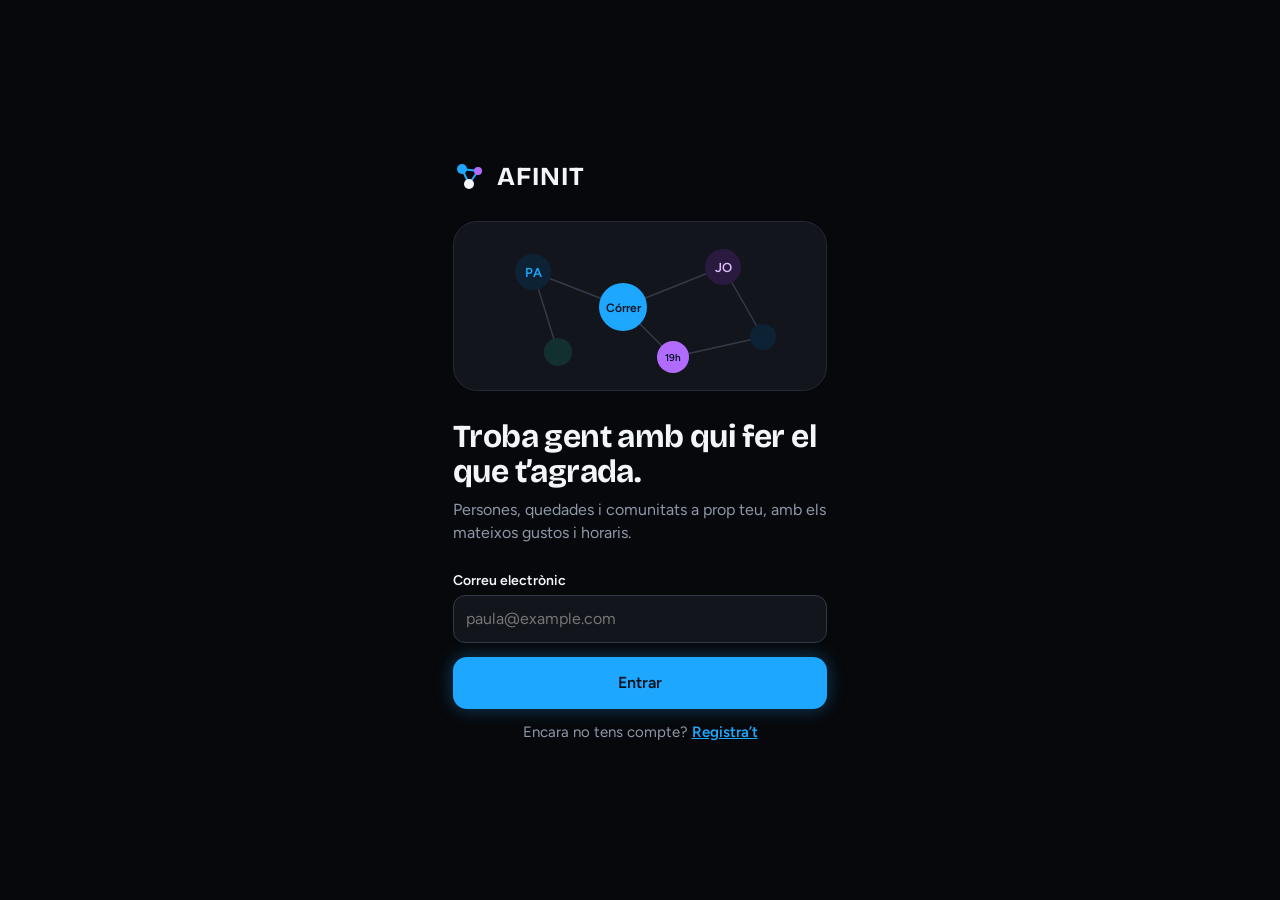
==== frontend/afins.html @ 8ae2cf95 "Integra Afins i ajusta les recomanacions de quedades" ====
<!doctype html>
<html lang="ca">
<head>
<meta charset="utf-8">
<meta name="viewport" content="width=device-width, initial-scale=1">
<title>Persones afins · AFINIT</title>
<link rel="preconnect" href="https://fonts.googleapis.com">
<link href="https://fonts.googleapis.com/css2?family=Bricolage+Grotesque:opsz,wght@12..96,600;12..96,700&family=Figtree:wght@400;500;600&display=swap" rel="stylesheet">
<link rel="stylesheet" href="css/afinit.css">
<script src="js/theme.js"></script>
</head>
<body>
<div class="app">
  <main class="screen">
    <h1 class="title title-lg">Persones afins</h1>
    <p class="muted" style="margin: 0">Activitats i hores lliures en comú, a prop teu.</p>
    <div id="activity-filters" class="people" role="group" aria-label="Filtra per activitat" hidden></div>
    <div id="recommendations" class="list" aria-live="polite"></div>
    <button id="retry" class="btn btn-secondary" type="button" hidden>Torna-ho a provar</button>
  </main>
</div>
<script src="js/afinit.js"></script>
<script src="js/afins.js"></script>
</body>
</html>
---- frontend/css/afinit.css ----
/* =====================================================================
   AFINIT - estils comuns de totes les pantalles
   ---------------------------------------------------------------------
   PALETA: per canviar la tonalitat de l'app, només cal tocar les
   variables d'aquest bloc :root. Cap altre fitxer té colors escrits.
   ===================================================================== */
:root {
  /* Tema: negre i blau neó */
  color-scheme: dark;           /* calendaris i desplegables natius en fosc */

  /* Color principal (botons, enllaços, icones, pestanya activa) */
  --primary: #1EA7FF;           /* blau neó */
  --primary-hover: #5CC0FF;
  --on-primary: #04121F;        /* text sobre el blau neó (fosc: es llegeix millor que el blanc) */
  --primary-soft: #0D2335;      /* fons suau: etiquetes, avisos */
  --primary-soft-text: #A8DBFF; /* text sobre --primary-soft */
  --glow: 0 0 18px rgba(30, 167, 255, 0.35); /* resplendor neó dels botons */

  /* Color d'accent (segon color del logo, avatars) */
  --accent: #B26BFF;            /* lila neó */
  --accent-soft: #2A1A3F;
  --accent-soft-text: #DDBEFF;

  /* Neutres */
  --ink: #F2F5FA;               /* text principal */
  --text: #D3D9E3;              /* paràgrafs */
  --muted: #8E97A8;             /* text secundari */
  --page: #000000;              /* fons de fora de l'app (ordinador) */
  --bg: #07080B;                /* fons de pantalla */
  --surface: #12151C;           /* targetes, camps */
  --track: #1A1E27;             /* fons de les pestanyes */
  --border: #232833;
  --border-input: #333A47;
  --divider: #1C2029;

  /* Blocs destacats: capçalera del detall, notificacions */
  --block: #10131A;
  --block-2: #222834;           /* botó sobre un bloc */
  --on-block: #F2F5FA;
  --on-block-muted: #A3ABBA;

  /* Etiqueta de data de les targetes i pestanya activa */
  --badge-bg: var(--primary);
  --badge-text: var(--on-primary);
  --tab-active-bg: var(--primary-soft);
  --tab-active-text: var(--primary-soft-text);

  --other-soft: #12302E;        /* tercer color d'avatars */
  --other-soft-text: #7FE3D2;
  --danger: #FF8A80;
  --danger-soft: #3A1717;
  --unavailable-bg: #3A2412;    /* blocs "No disponible" del calendari */
  --unavailable-text: #FFC48A;
}

/* ---------- Mode clar (el botó de la lluna del perfil hi posa data-theme="light") ---------- */
:root[data-theme="light"] {
  color-scheme: light;
  --primary: #0062E6;           /* blau elèctric: més fosc que el neó perquè es llegeixi sobre blanc */
  --primary-hover: #004FB8;
  --on-primary: #FFFFFF;
  --primary-soft: #E3EEFF;
  --primary-soft-text: #0B3C80;
  --glow: 0 0 14px rgba(0, 98, 230, 0.25);
  --accent: #7B3FE4;
  --accent-soft: #EFE6FF;
  --accent-soft-text: #4B1FA0;
  --ink: #0B0D12;
  --text: #2A2F3A;
  --muted: #5A6272;
  --page: #E4E7EE;
  --bg: #F5F6F9;
  --surface: #FFFFFF;
  --track: #E8EBF1;
  --border: #DCE0E8;
  --border-input: #C5CBD6;
  --divider: #EEF0F4;
  --block: #0B0D12;             /* la capçalera del detall continua sent negra */
  --block-2: #22262F;
  --on-block: #FFFFFF;
  --on-block-muted: #B8BFCC;
  --badge-bg: #0B0D12;
  --badge-text: #FFFFFF;
  --tab-active-bg: #FFFFFF;
  --tab-active-text: #0B0D12;
  --other-soft: #DDF5F0;
  --other-soft-text: #0E5E52;
  --danger: #B42318;
  --danger-soft: #FDECEA;
  --unavailable-bg: #FDEBD8;
  --unavailable-text: #8A3B0C;
}

/* ---------- Tipografia i arrodoniments (iguals en els dos modes) ---------- */
:root {
  --font-body: 'Figtree', system-ui, sans-serif;
  --font-title: 'Bricolage Grotesque', 'Figtree', sans-serif;
  --radius-sm: 12px;
  --radius: 14px;
  --radius-lg: 18px;
}

* { box-sizing: border-box; }

html { background: var(--page); }

body {
  margin: 0;
  font-family: var(--font-body);
  color: var(--ink);
  background: var(--bg);
  -webkit-font-smoothing: antialiased;
}

a { color: var(--primary); }
a:hover { color: var(--primary-hover); }

/* L'app és mòbil: a l'ordinador es mostra com una columna de mòbil centrada */
.app {
  max-width: 430px;
  min-height: 100vh;
  margin: 0 auto;
  background: var(--bg);
  display: flex;
  flex-direction: column;
}

.screen {
  flex: 1;
  display: flex;
  flex-direction: column;
  gap: 16px;
  padding: 20px 20px 24px;
}

.title {
  margin: 0;
  font-family: var(--font-title);
  font-weight: 700;
  letter-spacing: -0.5px;
}
.title-xl { font-size: 32px; line-height: 1.1; letter-spacing: -0.6px; }
.title-lg { font-size: 28px; }
.title-md { font-size: 24px; letter-spacing: -0.4px; }

.section-title { margin: 6px 0 0; font-size: 16px; font-weight: 600; }
.muted { color: var(--muted); }
.hidden { display: none !important; }

/* ---------- Logo ---------- */
.brand { display: flex; align-items: center; gap: 10px; }
.brand-name { font-family: var(--font-title); font-size: 26px; font-weight: 700; letter-spacing: 1px; }

/* ---------- Capçalera amb botó de tornar ---------- */
.topbar { display: flex; align-items: center; justify-content: space-between; gap: 12px; min-height: 44px; }
.topbar-left { display: flex; align-items: center; gap: 12px; }

.icon-btn {
  display: inline-flex; align-items: center; justify-content: center;
  width: 44px; height: 44px; flex-shrink: 0;
  border-radius: var(--radius-sm);
  background: var(--surface); border: 1px solid var(--border); color: var(--ink);
}
.icon-btn:hover { color: var(--ink); background: var(--divider); }
.icon-btn.on-dark { background: var(--block-2); border: none; color: var(--on-block); }

/* ---------- Botons ---------- */
.btn {
  display: inline-flex; align-items: center; justify-content: center; gap: 6px;
  height: 52px; padding: 0 18px;
  border-radius: var(--radius); border: none;
  font-family: inherit; font-size: 16px; font-weight: 600;
  text-decoration: none; cursor: pointer;
}
.btn-primary { background: var(--primary); color: var(--on-primary); box-shadow: var(--glow); }
.btn-primary:hover { background: var(--primary-hover); color: var(--on-primary); }
.btn-secondary { background: var(--surface); color: var(--ink); border: 1px solid var(--border-input); }
.btn-secondary:hover { background: var(--divider); color: var(--ink); }
.btn-small { height: 42px; padding: 0 14px; border-radius: var(--radius-sm); font-size: 14px; }
.btn-block { width: 100%; }
.btn:disabled { opacity: 0.6; cursor: default; }

/* ---------- Formularis ---------- */
.field { display: flex; flex-direction: column; gap: 6px; min-width: 0; }
.field label { font-size: 13px; font-weight: 600; }
.input {
  height: 44px; width: 100%; min-width: 0;
  border-radius: var(--radius-sm); border: 1px solid var(--border-input);
  background: var(--surface); padding: 0 12px;
  font-size: 15px; font-family: inherit; color: var(--ink);
}
textarea.input { height: auto; padding: 10px 12px; line-height: 1.4; resize: none; }
select.input { padding: 0 8px; }
.input:focus { outline: 2px solid var(--primary); outline-offset: 1px; }
.row-2 { display: grid; grid-template-columns: repeat(2, minmax(0, 1fr)); gap: 12px; }
.row-2-1 { display: grid; grid-template-columns: 2fr 1fr; gap: 12px; }

/* ---------- Avisos ---------- */
.hint {
  display: flex; gap: 10px; align-items: flex-start;
  padding: 12px 14px; border-radius: var(--radius);
  background: var(--primary-soft); color: var(--primary-soft-text);
  font-size: 13px; line-height: 1.4;
}
.hint svg { flex-shrink: 0; margin-top: 1px; color: var(--primary); }
.error {
  padding: 12px 14px; border-radius: var(--radius);
  background: var(--danger-soft); color: var(--danger);
  font-size: 14px; line-height: 1.4;
}
.empty {
  padding: 20px 16px; border-radius: var(--radius-lg);
  border: 1px dashed var(--border-input);
  text-align: center; color: var(--muted); font-size: 14px; line-height: 1.45;
}

/* ---------- Pestanyes ---------- */
.tabs {
  display: grid; grid-template-columns: repeat(2, minmax(0, 1fr));
  padding: 4px; border-radius: var(--radius); background: var(--track);
}
.tab {
  height: 38px; border: none; border-radius: 10px;
  background: transparent; color: var(--muted);
  font-family: inherit; font-size: 14px; font-weight: 500; cursor: pointer;
}
.tab[aria-selected="true"] { background: var(--tab-active-bg); color: var(--tab-active-text); font-weight: 600; }

/* ---------- Etiqueta d'activitat ---------- */
.chip {
  display: inline-block; padding: 4px 9px; border-radius: 10px;
  background: var(--primary-soft); color: var(--primary);
  font-size: 12px; font-weight: 600;
}

/* ---------- Targeta de quedada ---------- */
.list { display: flex; flex-direction: column; gap: 10px; }
.event-card {
  display: flex; gap: 12px; padding: 14px;
  border-radius: var(--radius-lg); background: var(--surface); border: 1px solid var(--border);
  color: var(--ink); text-decoration: none;
}
.event-card:hover { color: var(--ink); border-color: var(--border-input); }
.date-badge {
  width: 56px; height: 66px; flex-shrink: 0;
  border-radius: var(--radius-sm); background: var(--badge-bg); color: var(--badge-text);
  display: flex; flex-direction: column; align-items: center; justify-content: center;
}
.date-badge .dow { font-size: 11px; font-weight: 600; text-transform: uppercase; }
.date-badge .num { font-size: 22px; font-weight: 700; line-height: 1.1; }
.date-badge .mon { font-size: 11px; }
.event-body { flex: 1; display: flex; flex-direction: column; gap: 5px; min-width: 0; }
.event-title { font-size: 16px; font-weight: 600; }
.event-meta { font-size: 13px; color: var(--muted); }
.event-tags { display: flex; align-items: center; gap: 8px; flex-wrap: wrap; font-size: 12px; color: var(--muted); }

.attending-card {
  display: flex; align-items: center; gap: 12px; padding: 14px;
  border-radius: var(--radius-lg); background: var(--primary-soft);
  color: var(--ink); text-decoration: none;
}
.attending-card:hover { color: var(--ink); }
.attending-card .check {
  width: 44px; height: 44px; flex-shrink: 0; border-radius: var(--radius-sm);
  background: var(--primary); color: var(--on-primary);
  display: flex; align-items: center; justify-content: center;
}
.attending-card .info { display: flex; flex-direction: column; gap: 2px; }
.attending-card .info span:first-child { font-size: 15px; font-weight: 600; }
.attending-card .info span:last-child { font-size: 13px; color: var(--primary-soft-text); }

/* ---------- Detall de quedada ---------- */
.hero {
  background: var(--block); color: var(--on-block); border-bottom: 1px solid var(--border);
  padding: 20px 24px 26px; display: flex; flex-direction: column; gap: 18px;
}
.hero .chip { align-self: flex-start; padding: 5px 10px; }
.hero-sub { font-size: 14px; color: var(--on-block-muted); }
.info-box {
  display: flex; flex-direction: column;
  border-radius: 16px; background: var(--surface); border: 1px solid var(--border);
}
.info-row { display: flex; align-items: center; gap: 12px; padding: 12px 14px; border-bottom: 1px solid var(--divider); }
.info-row:last-child { border-bottom: none; }
.info-row svg { flex-shrink: 0; color: var(--primary); }
.info-row div { display: flex; flex-direction: column; }
.info-row .main { font-size: 15px; font-weight: 600; }
.info-row .sub { font-size: 13px; color: var(--muted); }
.description { margin: 0; font-size: 15px; line-height: 1.5; color: var(--text); white-space: pre-line; }

.people { display: flex; gap: 10px; flex-wrap: wrap; }
.person-pill {
  display: flex; align-items: center; gap: 8px; padding: 6px 12px 6px 6px;
  border-radius: 22px; background: var(--surface); border: 1px solid var(--border);
  font-size: 14px; font-weight: 600;
}
.avatar {
  width: 32px; height: 32px; border-radius: 50%;
  display: flex; align-items: center; justify-content: center;
  font-size: 12px; font-weight: 600; flex-shrink: 0;
}
.avatar.c0 { background: var(--primary-soft); color: var(--primary); }
.avatar.c1 { background: var(--accent-soft); color: var(--accent-soft-text); }
.avatar.c2 { background: var(--other-soft); color: var(--other-soft-text); }
.avatar.c3 { background: var(--divider); color: var(--ink); }
.avatar.more { background: var(--primary); color: var(--on-primary); }
.avatar-stack { display: flex; align-items: center; gap: 12px; }
.avatar-stack .stack { display: flex; }
.avatar-stack .avatar { width: 34px; height: 34px; font-size: 11px; border: 2px solid var(--bg); }
.avatar-stack .avatar + .avatar { margin-left: -10px; }

/* ---------- Navegació inferior ---------- */
.bottom-nav {
  position: sticky; bottom: 0;
  display: flex; height: 76px; padding: 6px 8px 12px;
  background: var(--surface); border-top: 1px solid var(--border);
}
.bottom-nav a {
  flex: 1; display: flex; flex-direction: column; align-items: center; justify-content: center; gap: 3px;
  color: var(--muted); font-size: 12px; font-weight: 500; text-decoration: none;
}
.bottom-nav a[aria-current="page"] { color: var(--primary); font-weight: 600; }

/* ---------- Toast ---------- */
.toast {
  position: fixed; left: 50%; bottom: 96px; transform: translateX(-50%);
  max-width: 360px; padding: 12px 16px; border-radius: var(--radius);
  background: var(--block-2); color: var(--on-block); font-size: 14px;
  border: 1px solid var(--border-input); box-shadow: 0 6px 20px rgba(0, 0, 0, 0.5);
}

/* ---------- Calendari ---------- */
.month-bar { display: flex; align-items: center; justify-content: space-between; }
.month-bar .month { font-size: 17px; font-weight: 600; }
.month-bar .icon-btn { cursor: pointer; }
.calendar {
  padding: 12px; border-radius: var(--radius-lg);
  background: var(--surface); border: 1px solid var(--border);
  display: flex; flex-direction: column; gap: 6px;
}
.cal-grid { display: grid; grid-template-columns: repeat(7, minmax(0, 1fr)); gap: 4px; }
.cal-head { text-align: center; font-size: 12px; font-weight: 600; color: var(--muted); }
.cal-day {
  height: 42px; padding: 0;
  border-radius: var(--radius-sm); border: 2px solid transparent;
  background: transparent; color: var(--ink);
  font-family: inherit; font-size: 14px; font-weight: 400; cursor: pointer;
  position: relative; display: flex; align-items: center; justify-content: center;
}
.cal-day:hover { background: var(--track); }
.cal-day.has-events { font-weight: 600; }
.cal-day.today { border-color: var(--primary); }
.cal-day[aria-pressed="true"] { background: var(--primary); color: var(--on-primary); font-weight: 600; box-shadow: var(--glow); }
.cal-dot { position: absolute; bottom: 5px; left: 50%; transform: translateX(-50%); width: 5px; height: 5px; border-radius: 50%; background: transparent; }
.cal-day.has-events .cal-dot { background: var(--primary); }
.cal-day.has-events.past .cal-dot { background: var(--muted); }
/* El dia seleccionat ja es destaca i les seves quedades surten a sota: sense punt */
.cal-day[aria-pressed="true"] .cal-dot { display: none; }
.legend { display: flex; gap: 16px; font-size: 12px; color: var(--muted); }
.legend span { display: flex; align-items: center; gap: 6px; }
.legend i { width: 8px; height: 8px; border-radius: 50%; display: inline-block; }

.agenda-item {
  display: flex; align-items: center; gap: 12px; padding: 12px 14px;
  border-radius: 16px; background: var(--primary-soft); color: var(--ink); text-decoration: none;
}
.agenda-item:hover { color: var(--ink); }
.agenda-item .bar { width: 4px; align-self: stretch; border-radius: 2px; background: var(--primary); }
.agenda-item.past { background: var(--track); }
.agenda-item.past .bar { background: var(--muted); }
.agenda-item .info { display: flex; flex-direction: column; gap: 2px; }
.agenda-item .info span:first-child { font-size: 15px; font-weight: 600; }
.agenda-item .info span:last-child { font-size: 13px; color: var(--primary-soft-text); }
.agenda-item.past .info span:last-child { color: var(--muted); }
.blocks { display: flex; flex-wrap: wrap; gap: 6px; align-items: center; }
.block-chip {
  display: flex; align-items: center; gap: 5px; padding: 6px 10px; border-radius: 10px;
  background: var(--unavailable-bg); color: var(--unavailable-text); font-size: 12px; font-weight: 600;
}

/* ---------- Perfil ---------- */
.profile-card {
  display: flex; align-items: center; gap: 14px; padding: 16px;
  border-radius: var(--radius-lg); background: var(--surface); border: 1px solid var(--border);
}
.profile-avatar { width: 64px; height: 64px; font-size: 22px; }
.profile-name { font-family: var(--font-title); font-size: 22px; font-weight: 700; }
.stats { display: grid; grid-template-columns: repeat(3, minmax(0, 1fr)); gap: 10px; }
.stat {
  display: flex; flex-direction: column; align-items: center; gap: 2px; padding: 12px 6px;
  border-radius: var(--radius); background: var(--surface); border: 1px solid var(--border);
  font-size: 12px; color: var(--muted);
}
.stat .num { font-size: 22px; font-weight: 700; color: var(--ink); }
.icon-btn { cursor: pointer; }
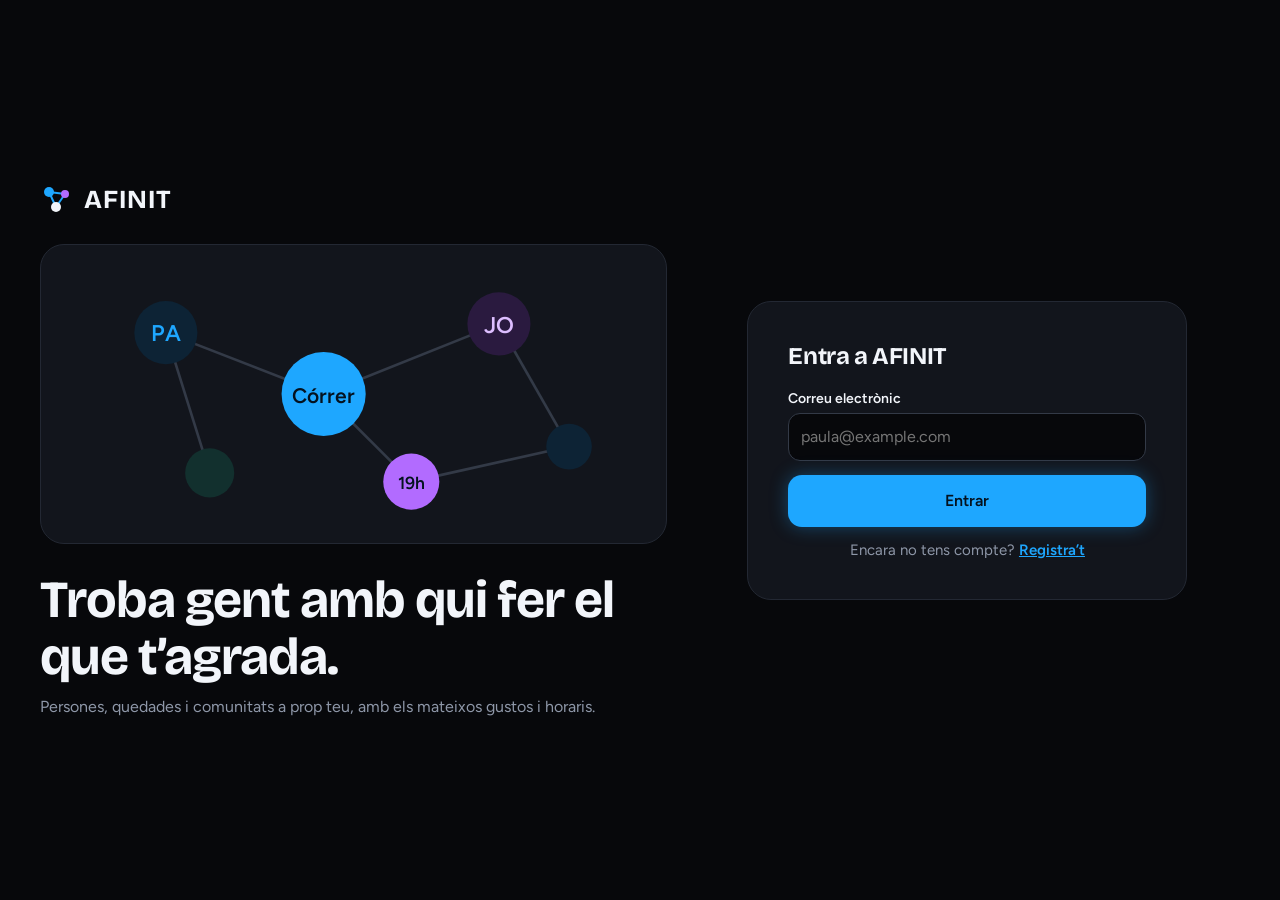
==== commit 970c4228: "Adaptar el frontend a l'ordinador - Capçalera superior a l'ordinador (logo, navegació, Crear quedada" ====
--- a/frontend/afins.html
+++ b/frontend/afins.html
@@ -12,8 +12,10 @@
 <body>
 <div class="app">
   <main class="screen">
-    <h1 class="title title-lg">Persones afins</h1>
-    <p class="muted" style="margin: 0">Activitats i hores lliures en comú, a prop teu.</p>
+    <div class="page-heading">
+      <h1 class="title title-lg">Persones afins</h1>
+      <p class="page-sub muted">Activitats i hores lliures en comú, a prop teu.</p>
+    </div>
     <div id="activity-filters" class="people" role="group" aria-label="Filtra per activitat" hidden></div>
     <div id="recommendations" class="list" aria-live="polite"></div>
     <button id="retry" class="btn btn-secondary" type="button" hidden>Torna-ho a provar</button>
--- a/frontend/css/afinit.css
+++ b/frontend/css/afinit.css
@@ -393,3 +393,205 @@
 }
 .stat .num { font-size: 22px; font-weight: 700; color: var(--ink); }
 .icon-btn { cursor: pointer; }
+
+/* ---------- Persones afins: franges en comú ---------- */
+.slot-list {
+  display: flex; flex-direction: column; gap: 2px;
+  margin-top: 4px; padding-top: 8px; border-top: 1px solid var(--divider);
+  font-size: 13px; color: var(--text);
+}
+.slot-label {
+  display: flex; align-items: center; gap: 6px; margin-bottom: 2px;
+  font-size: 12px; font-weight: 600; color: var(--muted);
+}
+.slot-label svg { color: var(--primary); }
+
+/* =====================================================================
+   DISTRIBUCIÓ: mòbil vs ordinador
+   ---------------------------------------------------------------------
+   Al mòbil, els contenidors de distribució (.layout, .detail-main...)
+   no fan res (display: contents): les pantalles es veuen com sempre.
+   A l'ordinador (>= 1000px) l'app passa a ser una web: capçalera
+   superior, contingut ample i pantalles en columnes.
+   ===================================================================== */
+.site-header, .desktop-only, .login-form-title { display: none; }
+.layout, .layout-main, .layout-aside,
+.login-intro, .detail-main, .detail-aside { display: contents; }
+.page-heading { display: flex; flex-direction: column; gap: 6px; }
+.page-sub { margin: 0; }
+.screen.detail #error { order: -2; }
+.screen.detail #info { order: -1; }
+
+@media (min-width: 1000px) {
+  html { background: var(--bg); }
+  .mobile-only, .bottom-nav { display: none !important; }
+  .desktop-only { display: block; }
+
+  /* ---------- Capçalera superior ---------- */
+  .site-header {
+    display: block;
+    position: sticky; top: 0; z-index: 20;
+    background: var(--surface);
+    border-bottom: 1px solid var(--border);
+  }
+  .site-header-inner {
+    height: 68px; padding: 0 40px;
+    display: flex; align-items: center; gap: 36px;
+  }
+  .site-brand {
+    display: flex; align-items: center; gap: 10px;
+    font-family: var(--font-title); font-size: 22px; font-weight: 700; letter-spacing: 1px;
+    color: var(--ink); text-decoration: none;
+  }
+  .site-brand:hover { color: var(--ink); }
+  .site-nav { flex: 1; display: flex; gap: 4px; }
+  .site-nav a {
+    display: flex; align-items: center; gap: 8px;
+    padding: 9px 14px; border-radius: var(--radius-sm);
+    color: var(--muted); font-size: 15px; font-weight: 500; text-decoration: none;
+    transition: background .15s, color .15s;
+  }
+  .site-nav a svg { width: 18px; height: 18px; }
+  .site-nav a:hover { color: var(--ink); background: var(--divider); }
+  .site-nav a[aria-current="page"] { color: var(--primary); background: var(--primary-soft); font-weight: 600; }
+  .site-actions { display: flex; align-items: center; gap: 14px; }
+  .site-user {
+    display: flex; align-items: center; gap: 10px;
+    padding: 4px 14px 4px 4px; border-radius: 24px; border: 1px solid var(--border);
+    color: var(--ink); font-size: 14px; font-weight: 600; text-decoration: none;
+  }
+  .site-user:hover { color: var(--ink); background: var(--divider); }
+  .site-user .avatar { width: 34px; height: 34px; }
+
+  /* ---------- Contenidor de pàgina ---------- */
+  .app {
+    max-width: none; min-height: calc(100vh - 69px);
+    padding: 0 40px; background: transparent;
+  }
+  .screen { padding: 36px 0 56px; gap: 24px; }
+  .title-lg { font-size: 36px; }
+  .page-sub { font-size: 16px; }
+  .topbar { align-items: flex-end; }
+
+  /* Dues columnes: contingut + panell lateral */
+  .layout {
+    display: grid; grid-template-columns: minmax(0, 1fr) 340px;
+    gap: 28px; align-items: start;
+  }
+  .layout-main, .layout-aside { display: flex; flex-direction: column; gap: 16px; min-width: 0; }
+  .layout-aside { position: sticky; top: 92px; }
+  .panel, .panel-plain {
+    padding: 20px; border-radius: var(--radius-lg);
+    background: var(--surface); border: 1px solid var(--border);
+  }
+  .panel .section-title { margin: 0; }
+  .panel .attending-card { background: var(--primary-soft); }
+
+  /* ---------- Llistes en graella ---------- */
+  .list {
+    display: grid; grid-template-columns: repeat(auto-fill, minmax(400px, 1fr)); gap: 16px;
+  }
+  .list.list-plain { display: flex; flex-direction: column; gap: 10px; }
+  .list > .empty, .list > .error, .list > .attending-card { grid-column: 1 / -1; }
+  #recommendations { grid-template-columns: repeat(auto-fill, minmax(470px, 1fr)); gap: 18px; }
+  .tabs { max-width: 380px; }
+
+  .event-card, .attending-card, .agenda-item {
+    transition: transform .15s ease, border-color .15s ease, box-shadow .15s ease;
+  }
+  a.event-card:hover, .attending-card:hover, .agenda-item:hover {
+    transform: translateY(-2px);
+    border-color: var(--primary);
+    box-shadow: 0 8px 24px rgba(0, 0, 0, 0.25);
+  }
+  /* Targetes més grans a l'ordinador */
+  .event-card { padding: 18px; gap: 16px; }
+  .event-title { font-size: 18px; }
+  .event-meta { font-size: 14px; }
+  .event-tags { font-size: 13px; }
+  .event-card .chip { font-size: 13px; padding: 5px 10px; }
+  .date-badge { width: 66px; height: 76px; }
+  .date-badge .num { font-size: 26px; }
+  .person-card { padding: 22px; gap: 16px; }
+  .person-card > .avatar { width: 48px; height: 48px; font-size: 15px; }
+  .person-card .event-title { font-size: 19px; }
+  .slot-list { font-size: 14px; gap: 3px; }
+  .slot-label { font-size: 13px; }
+
+  /* ---------- Inici de sessió: pantalla partida ---------- */
+  .screen.login {
+    display: grid; grid-template-columns: 1.15fr 1fr; align-items: center;
+    gap: 72px; min-height: 100vh; padding: 48px 0 !important;
+  }
+  .login-intro { display: flex; flex-direction: column; gap: 28px; }
+  .login-intro .title-xl { font-size: 52px; letter-spacing: -1px; }
+  .login-art { height: 300px !important; }
+  .login-art svg { height: 100%; }
+  .login-form {
+    width: 100%; max-width: 440px; justify-self: center;
+    padding: 40px; border-radius: 24px;
+    background: var(--surface); border: 1px solid var(--border);
+  }
+  .login-form .input { background: var(--bg); }
+  .login-form-title { display: block; margin-bottom: 6px; }
+
+  /* ---------- Detall de quedada ---------- */
+  .hero {
+    flex-direction: row; align-items: flex-start; gap: 28px;
+    margin-top: 32px; padding: 40px 48px;
+    border-radius: 24px; border: 1px solid var(--border);
+  }
+  .hero-title { font-size: 46px !important; letter-spacing: -1px; }
+  .hero-sub { font-size: 16px; }
+  .screen.detail {
+    display: grid; grid-template-columns: minmax(0, 1fr) 380px;
+    gap: 32px; align-items: start; padding: 32px 0 56px !important;
+  }
+  .screen.detail #error { grid-column: 1 / -1; }
+  .detail-main {
+    display: flex; flex-direction: column; gap: 18px; min-width: 0;
+    padding: 28px; border-radius: var(--radius-lg);
+    background: var(--surface); border: 1px solid var(--border);
+  }
+  .detail-main .person-pill { background: var(--bg); }
+  .detail-main .description { font-size: 16px; line-height: 1.6; }
+  .detail-aside {
+    display: flex; flex-direction: column; gap: 14px;
+    position: sticky; top: 92px;
+  }
+
+  /* ---------- Crear quedada ---------- */
+  .form-card {
+    width: 100%; max-width: 760px; margin: 36px auto 56px;
+    padding: 36px 40px !important; gap: 20px;
+    border-radius: 24px; background: var(--surface); border: 1px solid var(--border);
+  }
+  .form-card .input { background: var(--bg); }
+  .form-card button[type="submit"] { align-self: flex-end; width: auto; padding: 0 32px; }
+
+  /* ---------- Calendari ---------- */
+  .cal-layout { grid-template-columns: minmax(0, 1fr) 480px; }
+  .cal-layout .layout-aside { padding: 24px; gap: 14px !important; }
+  .cal-layout #day-title { font-size: 20px; }
+  .cal-layout .agenda-item { padding: 16px 18px; }
+  .cal-layout .agenda-item .info span:first-child { font-size: 16px; }
+  .cal-layout .agenda-item .info span:last-child { font-size: 14px; }
+  .cal-layout #agenda { display: flex; flex-direction: column; gap: 10px; }
+  .cal-panel { padding: 24px; gap: 16px; }
+  .cal-panel .calendar { padding: 0; border: none; background: transparent; gap: 10px; }
+  .cal-panel .cal-grid { gap: 8px; }
+  .cal-day { height: 64px; font-size: 16px; }
+  .cal-head { font-size: 13px; }
+  .cal-dot { bottom: 9px; width: 6px; height: 6px; }
+  .month-bar .month { font-size: 20px; }
+
+  /* ---------- Perfil ---------- */
+  .profile-layout { grid-template-columns: minmax(0, 1fr) 380px; }
+  .profile-card { padding: 28px; gap: 20px; }
+  .profile-avatar { width: 88px; height: 88px; font-size: 30px; }
+  .profile-name { font-size: 30px; }
+  .stat { padding: 20px 8px; font-size: 13px; }
+  .stat .num { font-size: 30px; }
+
+  .toast { bottom: 32px; }
+}
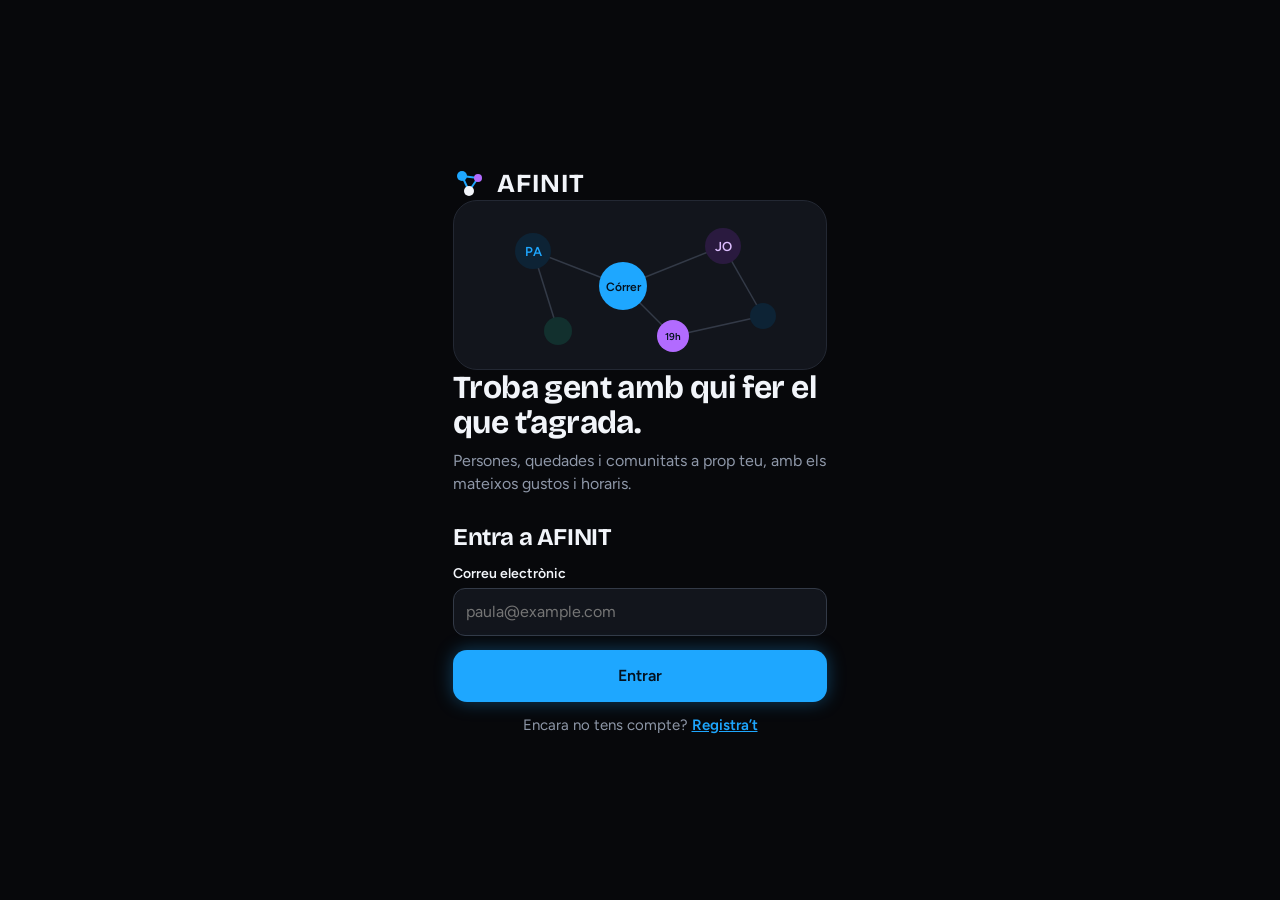
==== commit e5ab0bd6: "Permet connectar amb persones des d'Afins" ====
--- a/frontend/afins.html
+++ b/frontend/afins.html
@@ -14,7 +14,6 @@
   <main class="screen">
     <div class="page-heading">
       <h1 class="title title-lg">Persones afins</h1>
-      <p class="page-sub muted">Activitats i hores lliures en comú, a prop teu.</p>
     </div>
     <div id="activity-filters" class="people" role="group" aria-label="Filtra per activitat" hidden></div>
     <div id="recommendations" class="list" aria-live="polite"></div>
--- a/frontend/css/afinit.css
+++ b/frontend/css/afinit.css
@@ -309,6 +309,103 @@
 .avatar-stack .avatar { width: 34px; height: 34px; font-size: 11px; border: 2px solid var(--bg); }
 .avatar-stack .avatar + .avatar { margin-left: -10px; }
 
+/* ---------- Comunitats ---------- */
+.community-search {
+  position: relative;
+  display: flex;
+  align-items: center;
+}
+.community-search span {
+  position: absolute;
+  left: 12px;
+  display: flex;
+  color: var(--muted);
+  pointer-events: none;
+}
+.community-search .input { padding-left: 38px; }
+.community-search .input::placeholder { color: var(--muted); }
+.community-sections, .community-section {
+  display: flex;
+  flex-direction: column;
+  gap: 18px;
+}
+.community-section { gap: 10px; }
+.community-section > .section-title { margin: 0; }
+.community-list {
+  margin: 0;
+  padding: 0;
+  list-style: none;
+}
+.community-grid {
+  display: grid;
+  grid-template-columns: repeat(2, minmax(0, 1fr));
+  gap: 10px;
+}
+.community-card {
+  display: flex;
+  align-items: center;
+  gap: 8px;
+  min-width: 0;
+  padding: 10px;
+  border: 1px solid var(--border);
+  border-radius: var(--radius-lg);
+  background: var(--surface);
+}
+.community-card-content {
+  display: flex;
+  flex: 1;
+  align-items: center;
+  gap: 10px;
+  min-width: 0;
+  padding: 0;
+  border: 0;
+  background: transparent;
+  color: inherit;
+  font: inherit;
+  text-align: left;
+  text-decoration: none;
+}
+a.community-card-content:hover { color: inherit; }
+a.community-card-content:focus-visible {
+  outline: 2px solid var(--primary);
+  outline-offset: 2px;
+  border-radius: var(--radius-sm);
+}
+.community-grid .community-card {
+  align-items: stretch;
+  padding: 0;
+}
+.community-grid .community-card-content {
+  flex-direction: column;
+  align-items: flex-start;
+  padding: 12px;
+}
+.community-avatar {
+  width: 40px;
+  height: 40px;
+  border-radius: var(--radius-sm);
+}
+.community-copy {
+  display: flex;
+  flex-direction: column;
+  gap: 3px;
+  min-width: 0;
+  overflow-wrap: anywhere;
+}
+.community-name {
+  font-weight: 600;
+  line-height: 1.25;
+}
+.community-meta {
+  color: var(--muted);
+  font-size: 0.8125rem;
+  line-height: 1.35;
+}
+.community-join {
+  flex-shrink: 0;
+  padding-inline: 10px;
+}
+
 /* ---------- Navegació inferior ---------- */
 .bottom-nav {
   position: sticky; bottom: 0;
@@ -393,205 +490,3 @@
 }
 .stat .num { font-size: 22px; font-weight: 700; color: var(--ink); }
 .icon-btn { cursor: pointer; }
-
-/* ---------- Persones afins: franges en comú ---------- */
-.slot-list {
-  display: flex; flex-direction: column; gap: 2px;
-  margin-top: 4px; padding-top: 8px; border-top: 1px solid var(--divider);
-  font-size: 13px; color: var(--text);
-}
-.slot-label {
-  display: flex; align-items: center; gap: 6px; margin-bottom: 2px;
-  font-size: 12px; font-weight: 600; color: var(--muted);
-}
-.slot-label svg { color: var(--primary); }
-
-/* =====================================================================
-   DISTRIBUCIÓ: mòbil vs ordinador
-   ---------------------------------------------------------------------
-   Al mòbil, els contenidors de distribució (.layout, .detail-main...)
-   no fan res (display: contents): les pantalles es veuen com sempre.
-   A l'ordinador (>= 1000px) l'app passa a ser una web: capçalera
-   superior, contingut ample i pantalles en columnes.
-   ===================================================================== */
-.site-header, .desktop-only, .login-form-title { display: none; }
-.layout, .layout-main, .layout-aside,
-.login-intro, .detail-main, .detail-aside { display: contents; }
-.page-heading { display: flex; flex-direction: column; gap: 6px; }
-.page-sub { margin: 0; }
-.screen.detail #error { order: -2; }
-.screen.detail #info { order: -1; }
-
-@media (min-width: 1000px) {
-  html { background: var(--bg); }
-  .mobile-only, .bottom-nav { display: none !important; }
-  .desktop-only { display: block; }
-
-  /* ---------- Capçalera superior ---------- */
-  .site-header {
-    display: block;
-    position: sticky; top: 0; z-index: 20;
-    background: var(--surface);
-    border-bottom: 1px solid var(--border);
-  }
-  .site-header-inner {
-    height: 68px; padding: 0 40px;
-    display: flex; align-items: center; gap: 36px;
-  }
-  .site-brand {
-    display: flex; align-items: center; gap: 10px;
-    font-family: var(--font-title); font-size: 22px; font-weight: 700; letter-spacing: 1px;
-    color: var(--ink); text-decoration: none;
-  }
-  .site-brand:hover { color: var(--ink); }
-  .site-nav { flex: 1; display: flex; gap: 4px; }
-  .site-nav a {
-    display: flex; align-items: center; gap: 8px;
-    padding: 9px 14px; border-radius: var(--radius-sm);
-    color: var(--muted); font-size: 15px; font-weight: 500; text-decoration: none;
-    transition: background .15s, color .15s;
-  }
-  .site-nav a svg { width: 18px; height: 18px; }
-  .site-nav a:hover { color: var(--ink); background: var(--divider); }
-  .site-nav a[aria-current="page"] { color: var(--primary); background: var(--primary-soft); font-weight: 600; }
-  .site-actions { display: flex; align-items: center; gap: 14px; }
-  .site-user {
-    display: flex; align-items: center; gap: 10px;
-    padding: 4px 14px 4px 4px; border-radius: 24px; border: 1px solid var(--border);
-    color: var(--ink); font-size: 14px; font-weight: 600; text-decoration: none;
-  }
-  .site-user:hover { color: var(--ink); background: var(--divider); }
-  .site-user .avatar { width: 34px; height: 34px; }
-
-  /* ---------- Contenidor de pàgina ---------- */
-  .app {
-    max-width: none; min-height: calc(100vh - 69px);
-    padding: 0 40px; background: transparent;
-  }
-  .screen { padding: 36px 0 56px; gap: 24px; }
-  .title-lg { font-size: 36px; }
-  .page-sub { font-size: 16px; }
-  .topbar { align-items: flex-end; }
-
-  /* Dues columnes: contingut + panell lateral */
-  .layout {
-    display: grid; grid-template-columns: minmax(0, 1fr) 340px;
-    gap: 28px; align-items: start;
-  }
-  .layout-main, .layout-aside { display: flex; flex-direction: column; gap: 16px; min-width: 0; }
-  .layout-aside { position: sticky; top: 92px; }
-  .panel, .panel-plain {
-    padding: 20px; border-radius: var(--radius-lg);
-    background: var(--surface); border: 1px solid var(--border);
-  }
-  .panel .section-title { margin: 0; }
-  .panel .attending-card { background: var(--primary-soft); }
-
-  /* ---------- Llistes en graella ---------- */
-  .list {
-    display: grid; grid-template-columns: repeat(auto-fill, minmax(400px, 1fr)); gap: 16px;
-  }
-  .list.list-plain { display: flex; flex-direction: column; gap: 10px; }
-  .list > .empty, .list > .error, .list > .attending-card { grid-column: 1 / -1; }
-  #recommendations { grid-template-columns: repeat(auto-fill, minmax(470px, 1fr)); gap: 18px; }
-  .tabs { max-width: 380px; }
-
-  .event-card, .attending-card, .agenda-item {
-    transition: transform .15s ease, border-color .15s ease, box-shadow .15s ease;
-  }
-  a.event-card:hover, .attending-card:hover, .agenda-item:hover {
-    transform: translateY(-2px);
-    border-color: var(--primary);
-    box-shadow: 0 8px 24px rgba(0, 0, 0, 0.25);
-  }
-  /* Targetes més grans a l'ordinador */
-  .event-card { padding: 18px; gap: 16px; }
-  .event-title { font-size: 18px; }
-  .event-meta { font-size: 14px; }
-  .event-tags { font-size: 13px; }
-  .event-card .chip { font-size: 13px; padding: 5px 10px; }
-  .date-badge { width: 66px; height: 76px; }
-  .date-badge .num { font-size: 26px; }
-  .person-card { padding: 22px; gap: 16px; }
-  .person-card > .avatar { width: 48px; height: 48px; font-size: 15px; }
-  .person-card .event-title { font-size: 19px; }
-  .slot-list { font-size: 14px; gap: 3px; }
-  .slot-label { font-size: 13px; }
-
-  /* ---------- Inici de sessió: pantalla partida ---------- */
-  .screen.login {
-    display: grid; grid-template-columns: 1.15fr 1fr; align-items: center;
-    gap: 72px; min-height: 100vh; padding: 48px 0 !important;
-  }
-  .login-intro { display: flex; flex-direction: column; gap: 28px; }
-  .login-intro .title-xl { font-size: 52px; letter-spacing: -1px; }
-  .login-art { height: 300px !important; }
-  .login-art svg { height: 100%; }
-  .login-form {
-    width: 100%; max-width: 440px; justify-self: center;
-    padding: 40px; border-radius: 24px;
-    background: var(--surface); border: 1px solid var(--border);
-  }
-  .login-form .input { background: var(--bg); }
-  .login-form-title { display: block; margin-bottom: 6px; }
-
-  /* ---------- Detall de quedada ---------- */
-  .hero {
-    flex-direction: row; align-items: flex-start; gap: 28px;
-    margin-top: 32px; padding: 40px 48px;
-    border-radius: 24px; border: 1px solid var(--border);
-  }
-  .hero-title { font-size: 46px !important; letter-spacing: -1px; }
-  .hero-sub { font-size: 16px; }
-  .screen.detail {
-    display: grid; grid-template-columns: minmax(0, 1fr) 380px;
-    gap: 32px; align-items: start; padding: 32px 0 56px !important;
-  }
-  .screen.detail #error { grid-column: 1 / -1; }
-  .detail-main {
-    display: flex; flex-direction: column; gap: 18px; min-width: 0;
-    padding: 28px; border-radius: var(--radius-lg);
-    background: var(--surface); border: 1px solid var(--border);
-  }
-  .detail-main .person-pill { background: var(--bg); }
-  .detail-main .description { font-size: 16px; line-height: 1.6; }
-  .detail-aside {
-    display: flex; flex-direction: column; gap: 14px;
-    position: sticky; top: 92px;
-  }
-
-  /* ---------- Crear quedada ---------- */
-  .form-card {
-    width: 100%; max-width: 760px; margin: 36px auto 56px;
-    padding: 36px 40px !important; gap: 20px;
-    border-radius: 24px; background: var(--surface); border: 1px solid var(--border);
-  }
-  .form-card .input { background: var(--bg); }
-  .form-card button[type="submit"] { align-self: flex-end; width: auto; padding: 0 32px; }
-
-  /* ---------- Calendari ---------- */
-  .cal-layout { grid-template-columns: minmax(0, 1fr) 480px; }
-  .cal-layout .layout-aside { padding: 24px; gap: 14px !important; }
-  .cal-layout #day-title { font-size: 20px; }
-  .cal-layout .agenda-item { padding: 16px 18px; }
-  .cal-layout .agenda-item .info span:first-child { font-size: 16px; }
-  .cal-layout .agenda-item .info span:last-child { font-size: 14px; }
-  .cal-layout #agenda { display: flex; flex-direction: column; gap: 10px; }
-  .cal-panel { padding: 24px; gap: 16px; }
-  .cal-panel .calendar { padding: 0; border: none; background: transparent; gap: 10px; }
-  .cal-panel .cal-grid { gap: 8px; }
-  .cal-day { height: 64px; font-size: 16px; }
-  .cal-head { font-size: 13px; }
-  .cal-dot { bottom: 9px; width: 6px; height: 6px; }
-  .month-bar .month { font-size: 20px; }
-
-  /* ---------- Perfil ---------- */
-  .profile-layout { grid-template-columns: minmax(0, 1fr) 380px; }
-  .profile-card { padding: 28px; gap: 20px; }
-  .profile-avatar { width: 88px; height: 88px; font-size: 30px; }
-  .profile-name { font-size: 30px; }
-  .stat { padding: 20px 8px; font-size: 13px; }
-  .stat .num { font-size: 30px; }
-
-  .toast { bottom: 32px; }
-}
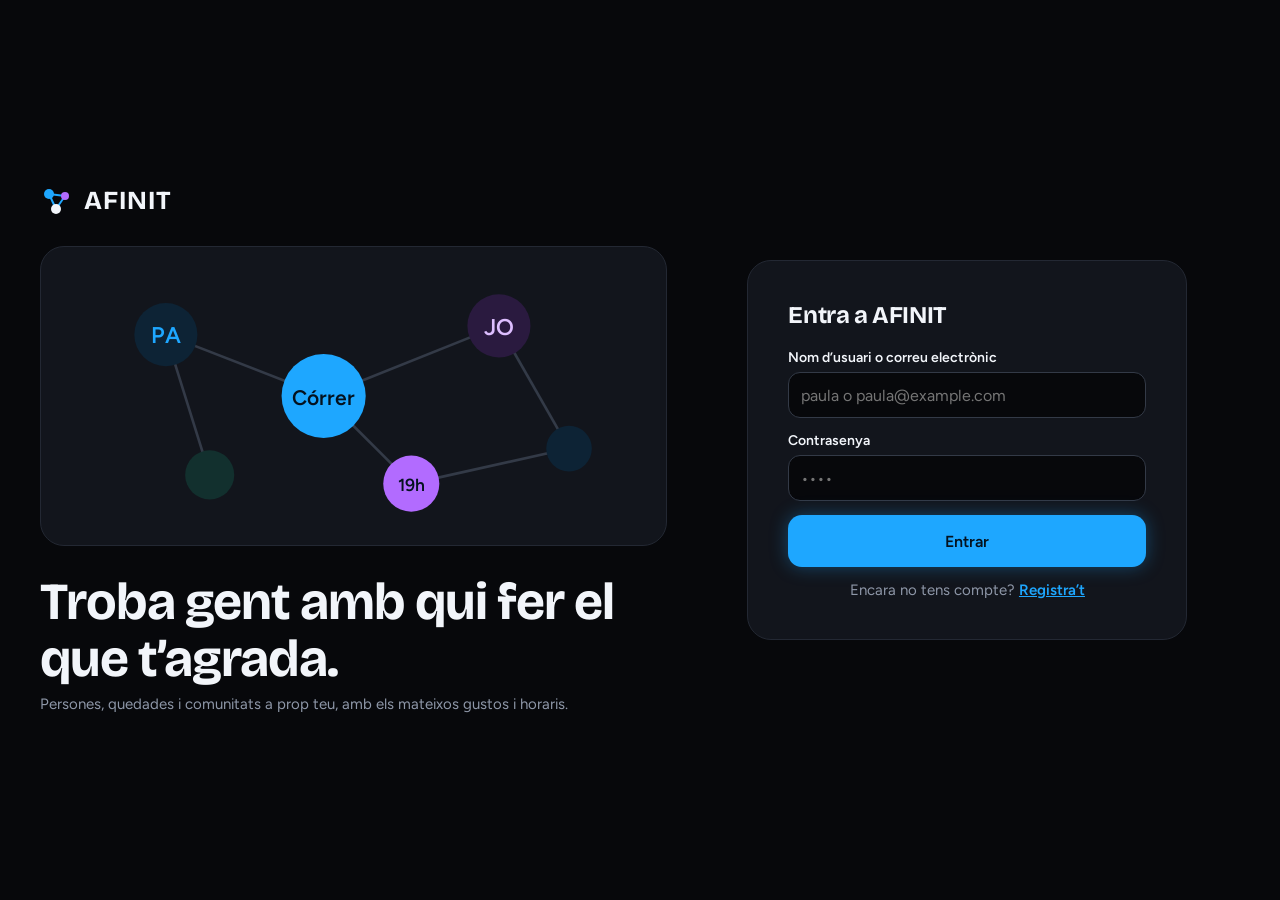
==== commit 6857e461: "Merge remote-tracking branch 'origin/main' into profile # Conflicts: #	frontend/css/afinit.css #	fro" ====
--- a/frontend/afins.html
+++ b/frontend/afins.html
@@ -14,6 +14,7 @@
   <main class="screen">
     <div class="page-heading">
       <h1 class="title title-lg">Persones afins</h1>
+      <p class="page-sub muted">Activitats i hores lliures en comú, a prop teu.</p>
     </div>
     <div id="activity-filters" class="people" role="group" aria-label="Filtra per activitat" hidden></div>
     <div id="recommendations" class="list" aria-live="polite"></div>
--- a/frontend/css/afinit.css
+++ b/frontend/css/afinit.css
@@ -490,3 +490,296 @@
 }
 .stat .num { font-size: 22px; font-weight: 700; color: var(--ink); }
 .icon-btn { cursor: pointer; }
+
+/* ---------- Selecció d'interessos i horaris (Registre / Editar perfil) ---------- */
+.step-badge {
+  display: inline-flex; align-items: center; align-self: flex-start;
+  padding: 4px 10px; border-radius: 999px;
+  background: var(--primary-soft); color: var(--primary-soft-text);
+  font-size: 12px; font-weight: 600;
+}
+
+.chip-grid { display: flex; flex-wrap: wrap; gap: 8px; }
+.chip-toggle {
+  padding: 8px 14px; border-radius: 999px;
+  border: 1px solid var(--border-input); background: var(--surface); color: var(--text);
+  font-family: inherit; font-size: 14px; font-weight: 500; cursor: pointer;
+  transition: background 0.15s, border-color 0.15s, color 0.15s;
+}
+.chip-toggle:hover { border-color: var(--primary); }
+.chip-toggle[aria-pressed="true"] {
+  background: var(--primary-soft); border-color: var(--primary);
+  color: var(--primary-soft-text); font-weight: 600;
+}
+
+.day-pills { display: grid; grid-template-columns: repeat(7, minmax(0, 1fr)); gap: 6px; }
+.day-pill {
+  height: 40px; padding: 0; border-radius: var(--radius-sm);
+  border: 1px solid var(--border-input); background: var(--surface); color: var(--ink);
+  font-family: inherit; font-size: 13px; font-weight: 600; cursor: pointer;
+}
+.day-pill:hover { border-color: var(--primary); }
+.day-pill[aria-pressed="true"] {
+  background: var(--primary); border-color: var(--primary);
+  color: var(--on-primary); box-shadow: var(--glow);
+}
+
+.schedule-box {
+  display: flex; flex-direction: column; gap: 12px; padding: 14px;
+  border-radius: var(--radius-lg); background: var(--surface); border: 1px solid var(--border);
+}
+
+.block-chip button {
+  display: inline-flex; align-items: center; justify-content: center;
+  margin-left: 2px; padding: 0 2px; border: none; background: transparent;
+  color: inherit; font-size: 14px; font-weight: 700; line-height: 1; cursor: pointer;
+}
+/* ---------- Persones afins: franges en comú ---------- */
+.slot-list {
+  display: flex; flex-direction: column; gap: 2px;
+  margin-top: 4px; padding-top: 8px; border-top: 1px solid var(--divider);
+  font-size: 13px; color: var(--text);
+}
+.slot-label {
+  display: flex; align-items: center; gap: 6px; margin-bottom: 2px;
+  font-size: 12px; font-weight: 600; color: var(--muted);
+}
+.slot-label svg { color: var(--primary); }
+
+/* =====================================================================
+   DISTRIBUCIÓ: mòbil vs ordinador
+   ---------------------------------------------------------------------
+   Al mòbil, els contenidors de distribució (.layout, .detail-main...)
+   no fan res (display: contents): les pantalles es veuen com sempre.
+   A l'ordinador (>= 1000px) l'app passa a ser una web: capçalera
+   superior, contingut ample i pantalles en columnes.
+   ===================================================================== */
+.site-header, .desktop-only, .login-form-title { display: none; }
+.layout, .layout-main, .layout-aside,
+.login-intro, .detail-main, .detail-aside { display: contents; }
+.page-heading { display: flex; flex-direction: column; gap: 6px; }
+.page-sub { margin: 0; }
+.screen.detail #error { order: -2; }
+.screen.detail #info { order: -1; }
+
+@media (min-width: 1000px) {
+  html { background: var(--bg); }
+  .mobile-only, .bottom-nav { display: none !important; }
+  .desktop-only { display: block; }
+
+  /* ---------- Capçalera superior ---------- */
+  .site-header {
+    display: block;
+    position: sticky; top: 0; z-index: 20;
+    background: var(--surface);
+    border-bottom: 1px solid var(--border);
+  }
+  .site-header-inner {
+    height: 68px; padding: 0 40px;
+    display: flex; align-items: center; gap: 36px;
+  }
+  .site-brand {
+    display: flex; align-items: center; gap: 10px;
+    font-family: var(--font-title); font-size: 22px; font-weight: 700; letter-spacing: 1px;
+    color: var(--ink); text-decoration: none;
+  }
+  .site-brand:hover { color: var(--ink); }
+  .site-nav { flex: 1; display: flex; gap: 4px; }
+  .site-nav a {
+    display: flex; align-items: center; gap: 8px;
+    padding: 9px 14px; border-radius: var(--radius-sm);
+    color: var(--muted); font-size: 15px; font-weight: 500; text-decoration: none;
+    transition: background .15s, color .15s;
+  }
+  .site-nav a svg { width: 18px; height: 18px; }
+  .site-nav a:hover { color: var(--ink); background: var(--divider); }
+  .site-nav a[aria-current="page"] { color: var(--primary); background: var(--primary-soft); font-weight: 600; }
+  .site-actions { display: flex; align-items: center; gap: 14px; }
+  .site-user {
+    display: flex; align-items: center; gap: 10px;
+    padding: 4px 14px 4px 4px; border-radius: 24px; border: 1px solid var(--border);
+    color: var(--ink); font-size: 14px; font-weight: 600; text-decoration: none;
+  }
+  .site-user:hover { color: var(--ink); background: var(--divider); }
+  .site-user .avatar { width: 34px; height: 34px; }
+
+  /* ---------- Contenidor de pàgina ---------- */
+  .app {
+    max-width: none; min-height: calc(100vh - 69px);
+    padding: 0 40px; background: transparent;
+  }
+  .screen { padding: 36px 0 56px; gap: 24px; }
+  .title-lg { font-size: 36px; }
+  .page-sub { font-size: 16px; }
+  .topbar { align-items: flex-end; }
+
+  /* Dues columnes: contingut + panell lateral */
+  .layout {
+    display: grid; grid-template-columns: minmax(0, 1fr) 340px;
+    gap: 28px; align-items: start;
+  }
+  .layout-main, .layout-aside { display: flex; flex-direction: column; gap: 16px; min-width: 0; }
+  .layout-aside { position: sticky; top: 92px; }
+  .panel, .panel-plain {
+    padding: 20px; border-radius: var(--radius-lg);
+    background: var(--surface); border: 1px solid var(--border);
+  }
+  .panel .section-title { margin: 0; }
+  .panel .attending-card { background: var(--primary-soft); }
+
+  /* ---------- Llistes en graella ---------- */
+  .list {
+    display: grid; grid-template-columns: repeat(auto-fill, minmax(400px, 1fr)); gap: 16px;
+  }
+  .list.list-plain { display: flex; flex-direction: column; gap: 10px; }
+  .list > .empty, .list > .error, .list > .attending-card { grid-column: 1 / -1; }
+  #recommendations { grid-template-columns: repeat(auto-fill, minmax(470px, 1fr)); gap: 18px; }
+  .tabs { max-width: 380px; }
+
+  .event-card, .attending-card, .agenda-item {
+    transition: transform .15s ease, border-color .15s ease, box-shadow .15s ease;
+  }
+  a.event-card:hover, .attending-card:hover, .agenda-item:hover {
+    transform: translateY(-2px);
+    border-color: var(--primary);
+    box-shadow: 0 8px 24px rgba(0, 0, 0, 0.25);
+  }
+  /* Targetes més grans a l'ordinador */
+  .event-card { padding: 18px; gap: 16px; }
+  .event-title { font-size: 18px; }
+  .event-meta { font-size: 14px; }
+  .event-tags { font-size: 13px; }
+  .event-card .chip { font-size: 13px; padding: 5px 10px; }
+  .date-badge { width: 66px; height: 76px; }
+  .date-badge .num { font-size: 26px; }
+  .person-card { padding: 22px; gap: 16px; }
+  .person-card > .avatar { width: 48px; height: 48px; font-size: 15px; }
+  .person-card .event-title { font-size: 19px; }
+  .slot-list { font-size: 14px; gap: 3px; }
+  .slot-label { font-size: 13px; }
+
+  /* ---------- Inici de sessió: pantalla partida ---------- */
+  .screen.login {
+    display: grid; grid-template-columns: 1.15fr 1fr; align-items: center;
+    gap: 72px; min-height: 100vh; padding: 48px 0 !important;
+  }
+  .login-intro { display: flex; flex-direction: column; gap: 28px; }
+  .login-intro .title-xl { font-size: 52px; letter-spacing: -1px; }
+  .login-art { height: 300px !important; }
+  .login-art svg { height: 100%; }
+  .login-form {
+    width: 100%; max-width: 440px; justify-self: center;
+    padding: 40px; border-radius: 24px;
+    background: var(--surface); border: 1px solid var(--border);
+  }
+  .login-form .input { background: var(--bg); }
+  .login-form-title { display: block; margin-bottom: 6px; }
+
+  /* ---------- Detall de quedada ---------- */
+  .hero {
+    flex-direction: row; align-items: flex-start; gap: 28px;
+    margin-top: 32px; padding: 40px 48px;
+    border-radius: 24px; border: 1px solid var(--border);
+  }
+  .hero-title { font-size: 46px !important; letter-spacing: -1px; }
+  .hero-sub { font-size: 16px; }
+  .screen.detail {
+    display: grid; grid-template-columns: minmax(0, 1fr) 380px;
+    gap: 32px; align-items: start; padding: 32px 0 56px !important;
+  }
+  .screen.detail #error { grid-column: 1 / -1; }
+  .detail-main {
+    display: flex; flex-direction: column; gap: 18px; min-width: 0;
+    padding: 28px; border-radius: var(--radius-lg);
+    background: var(--surface); border: 1px solid var(--border);
+  }
+  .detail-main .person-pill { background: var(--bg); }
+  .detail-main .description { font-size: 16px; line-height: 1.6; }
+  .detail-aside {
+    display: flex; flex-direction: column; gap: 14px;
+    position: sticky; top: 92px;
+  }
+
+  /* ---------- Crear quedada ---------- */
+  .form-card {
+    width: 100%; max-width: 760px; margin: 36px auto 56px;
+    padding: 36px 40px !important; gap: 20px;
+    border-radius: 24px; background: var(--surface); border: 1px solid var(--border);
+  }
+  .form-card .input { background: var(--bg); }
+  .form-card button[type="submit"] { align-self: flex-end; width: auto; padding: 0 32px; }
+
+  /* ---------- Calendari ---------- */
+  .cal-layout { grid-template-columns: minmax(0, 1fr) 480px; }
+  .cal-layout .layout-aside { padding: 24px; gap: 14px !important; }
+  .cal-layout #day-title { font-size: 20px; }
+  .cal-layout .agenda-item { padding: 16px 18px; }
+  .cal-layout .agenda-item .info span:first-child { font-size: 16px; }
+  .cal-layout .agenda-item .info span:last-child { font-size: 14px; }
+  .cal-layout #agenda { display: flex; flex-direction: column; gap: 10px; }
+  .cal-panel { padding: 24px; gap: 16px; }
+  .cal-panel .calendar { padding: 0; border: none; background: transparent; gap: 10px; }
+  .cal-panel .cal-grid { gap: 8px; }
+  .cal-day { height: 64px; font-size: 16px; }
+  .cal-head { font-size: 13px; }
+  .cal-dot { bottom: 9px; width: 6px; height: 6px; }
+  .month-bar .month { font-size: 20px; }
+
+  /* ---------- Comunitats ---------- */
+  /* Descobreix a l'esquerra (graella) i "Les teves" en un panell fix a la dreta */
+  .community-search { max-width: 560px; }
+  .community-search .input { height: 48px; font-size: 15px; }
+  .community-sections {
+    display: grid; grid-template-columns: minmax(0, 1fr) 380px;
+    gap: 28px; align-items: start;
+  }
+  .community-sections > .community-section { gap: 14px; min-width: 0; }
+  .community-discover { grid-column: 1; grid-row: 1; }
+  .community-mine {
+    grid-column: 2; grid-row: 1;
+    position: sticky; top: 92px;
+    padding: 20px; border-radius: var(--radius-lg);
+    background: var(--surface); border: 1px solid var(--border);
+  }
+
+  /* Les teves: llista compacta dins del panell */
+  .community-mine .community-grid { grid-template-columns: 1fr; gap: 10px; }
+  .community-mine .community-card { background: var(--bg); }
+  .community-mine .community-grid .community-card-content {
+    flex-direction: row; align-items: center; gap: 12px; padding: 12px 14px;
+  }
+  .community-mine .community-avatar { width: 44px; height: 44px; }
+
+  /* Descobreix: targetes verticals en graella */
+  .community-discover .community-list.list {
+    grid-template-columns: repeat(auto-fill, minmax(260px, 1fr)); gap: 16px;
+  }
+  .community-discover .community-card {
+    flex-direction: column; align-items: stretch; gap: 18px; padding: 22px;
+  }
+  .community-discover .community-card-content {
+    flex-direction: column; align-items: flex-start; gap: 14px;
+  }
+  .community-discover .community-avatar { width: 60px; height: 60px; font-size: 18px; border-radius: 16px; }
+  .community-discover .community-name { font-size: 19px; }
+  .community-discover .community-meta { font-size: 14px; }
+  .community-discover .community-join { width: 100%; height: 44px; margin-top: auto; }
+
+  .community-card { transition: border-color .15s ease, transform .15s ease, box-shadow .15s ease; }
+  .community-card:hover {
+    border-color: var(--primary); transform: translateY(-2px);
+    box-shadow: 0 8px 24px rgba(0, 0, 0, 0.25);
+  }
+  .community-name { font-size: 16px; }
+  .community-meta { font-size: 13px; }
+
+  /* ---------- Perfil ---------- */
+  .profile-layout { grid-template-columns: minmax(0, 1fr) 380px; }
+  .profile-card { padding: 28px; gap: 20px; }
+  .profile-avatar { width: 88px; height: 88px; font-size: 30px; }
+  .profile-name { font-size: 30px; }
+  .stat { padding: 20px 8px; font-size: 13px; }
+  .stat .num { font-size: 30px; }
+
+  .toast { bottom: 32px; }
+}
